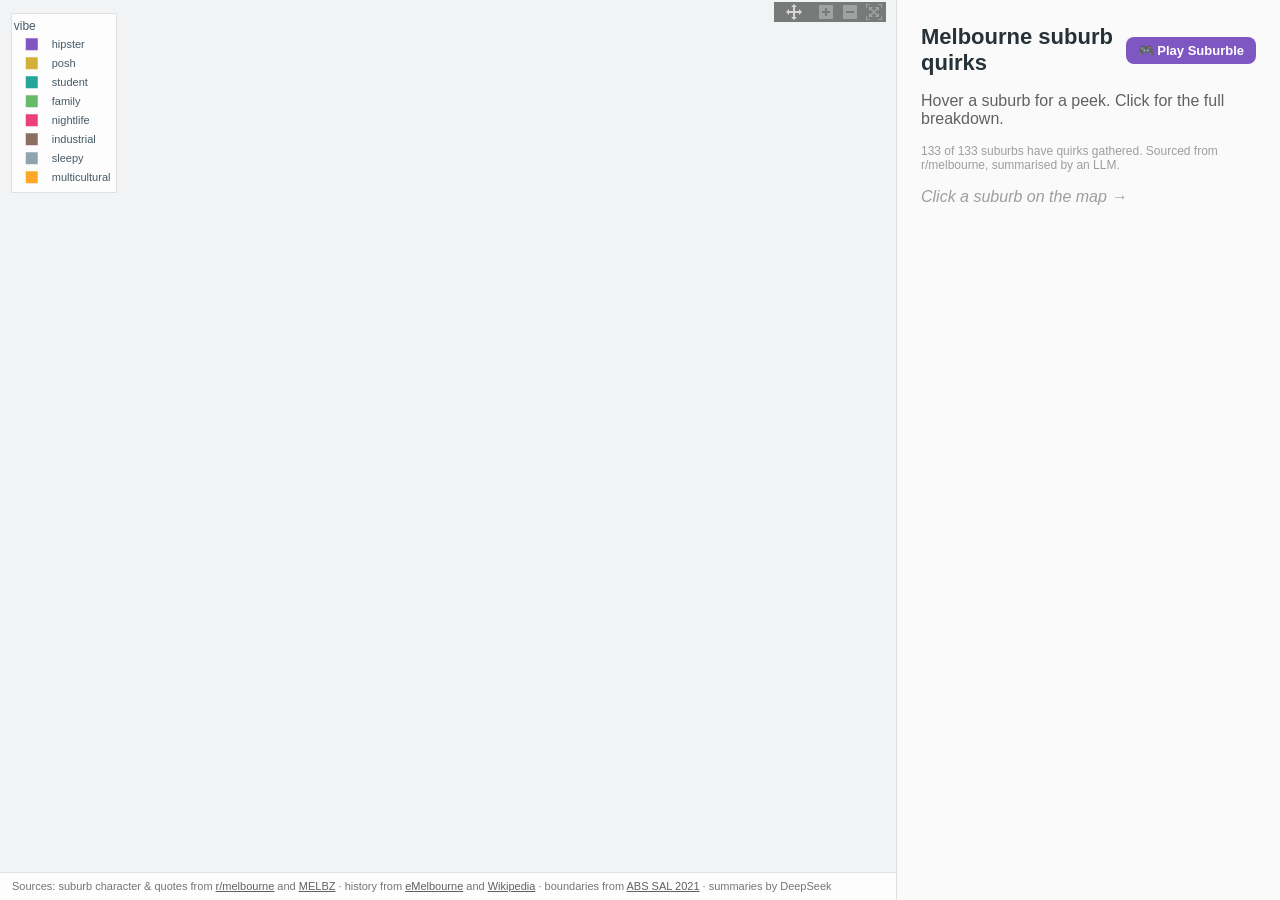
==== docs/index.html @ dcc7cc7c "feat(static): export Dash app as a static site for GitHub Pages Adds export_site.py which serialises" ====
<!DOCTYPE html>
<html lang="en">
<head>
<meta charset="utf-8">
<meta name="viewport" content="width=device-width, initial-scale=1">
<title>Melbourne Suburb Quirks</title>
<link rel="stylesheet" href="style.css">
<script src="https://cdn.plot.ly/plotly-2.35.2.min.js" charset="utf-8"></script>
</head>
<body>
<div class="app">
  <main class="map-wrap">
    <div id="map"></div>
    <footer class="map-footer">
      Sources: suburb character &amp; quotes from <a href="https://www.reddit.com/r/melbourne/" target="_blank" rel="noopener">r/melbourne</a> and <a href="https://melbz.com.au/" target="_blank" rel="noopener">MELBZ</a> &middot; history from <a href="https://www.emelbourne.net.au/" target="_blank" rel="noopener">eMelbourne</a> and <a href="https://en.wikipedia.org/" target="_blank" rel="noopener">Wikipedia</a> &middot; boundaries from <a href="https://www.abs.gov.au/statistics/standards/australian-statistical-geography-standard-asgs-edition-3" target="_blank" rel="noopener">ABS SAL 2021</a> &middot; summaries by DeepSeek
    </footer>
  </main>
  <aside class="side-panel">
    <div class="panel-head">
      <h2>Melbourne suburb quirks</h2>
      <a class="play-btn" href="play.html">🎮 Play Suburble</a>
    </div>
    <p class="hint">Hover a suburb for a peek. Click for the full breakdown.</p>
    <p class="stat" id="stat-line"></p>
    <div id="suburb-detail"><p class="empty">Click a suburb on the map →</p></div>
  </aside>
</div>
<script src="app.js"></script>
</body>
</html>
---- docs/style.css ----
/* Melbourne Suburb Quirks — static site styles (ported from the Dash app's inline styles) */

* { box-sizing: border-box; }

html, body {
  margin: 0;
  padding: 0;
  height: 100%;
  font-family: -apple-system, BlinkMacSystemFont, "Segoe UI", Roboto, sans-serif;
  color: #263238;
  background: #F2F3F4;
}

/* ---------- map page ---------- */

.app {
  display: flex;
  height: 100vh;
}

.map-wrap {
  flex: 1 1 70%;
  position: relative;
  min-width: 0;
}

#map { height: calc(100vh - 28px); }

.map-footer {
  position: absolute;
  bottom: 0; left: 0; right: 0;
  padding: 6px 12px;
  background: rgba(255, 255, 255, 0.85);
  font-size: 11px;
  color: #757575;
  border-top: 1px solid #E0E0E0;
  line-height: 1.4;
  z-index: 10;
}

.map-footer a { color: #616161; }

.side-panel {
  flex: 0 0 30%;
  min-width: 280px;
  padding: 24px;
  overflow-y: auto;
  background: #FAFAFA;
  border-left: 1px solid #E0E0E0;
}

.panel-head {
  display: flex;
  align-items: center;
  gap: 10px;
}

.panel-head h2 { margin: 0; font-size: 22px; }

.play-btn {
  color: white;
  background: #7E57C2;
  padding: 6px 12px;
  border-radius: 8px;
  text-decoration: none;
  font-size: 13px;
  font-weight: 600;
  white-space: nowrap;
  margin-left: auto;
}

.hint { color: #616161; }
.stat { color: #9E9E9E; font-size: 12px; margin-bottom: 16px; }
.empty { color: #9E9E9E; font-style: italic; }

#suburb-detail h3 { margin: 0 0 4px; font-size: 20px; }
#suburb-detail h3 .nickname { font-weight: 400; color: #757575; font-size: 16px; }
#suburb-detail h4 { text-transform: lowercase; margin: 16px 0 4px; font-size: 15px; }

.cat-chip {
  display: inline-block;
  padding: 2px 10px;
  border-radius: 12px;
  font-size: 12px;
  color: white;
  margin-bottom: 12px;
}

.card {
  padding: 12px;
  background: white;
  border-radius: 8px;
  border: 1px solid #E0E0E0;
}

.vibe { font-size: 15px; line-height: 1.5; }

/* mascot */
.mascot-card { margin-top: 16px; }
.mascot-img { width: 100%; border-radius: 8px; margin-bottom: 8px; background: white; }
.mascot-name { font-weight: 600; font-size: 16px; }
.mascot-tagline { font-style: italic; color: #616161; font-size: 13px; margin-bottom: 8px; }
.mascot-desc { font-size: 13px; line-height: 1.5; color: #424242; }

/* census */
#suburb-detail h4:first-child { margin-top: 0; }
.census-headline { font-weight: 600; font-size: 13.5px; color: #37474F; margin-bottom: 8px; }
.census-bits { font-size: 12px; color: #757575; margin-bottom: 10px; }
.census-sub {
  font-size: 11px; font-weight: 600; text-transform: uppercase;
  letter-spacing: 0.4px; color: #90A4AE; margin: 8px 0 2px;
}
.quirk-row { display: flex; align-items: center; padding: 3px 0; }
.flag { width: 20px; height: 15px; margin-right: 8px; vertical-align: middle; border-radius: 2px; box-shadow: 0 0 1px rgba(0,0,0,0.4); object-fit: cover; flex: 0 0 auto; }
.flag-slot { display: inline-block; }
.quirk-group { flex: 1 1 auto; font-size: 13px; color: #37474F; }
.quirk-lq { font-size: 12px; color: #9E9E9E; flex: 0 0 auto; }
.census-heritage { font-size: 12.5px; color: #546E7A; margin-top: 10px; }
.census-heritage .label { font-weight: 600; }
.census-emerging { font-size: 12px; color: #9E9E9E; margin-top: 6px; }
.census-emerging .italic { font-style: italic; }

/* tags */
.tag-chip {
  display: inline-block;
  padding: 3px 10px;
  margin: 3px 4px 3px 0;
  border-radius: 10px;
  background: #ECEFF1;
  color: #37474F;
  font-size: 13px;
}

/* lore */
.lore-list { font-size: 14px; line-height: 1.5; padding-left: 20px; }
.lore-list li { margin-bottom: 6px; }

/* history */
.history-body { font-size: 14px; line-height: 1.5; color: #37474F; margin: 0 0 4px; }
.history-attrs { font-size: 11px; color: #9E9E9E; font-style: italic; margin-bottom: 8px; }
.attr { margin-right: 4px; }
.attr-link { color: #9E9E9E; text-decoration: none; }

/* quotes */
.reddit-head {
  display: flex;
  align-items: center;
  font-size: 14px;
  font-weight: 600;
  margin-top: 18px;
  margin-bottom: 6px;
}
.reddit-head span { color: #757575; }
.reddit-head a { color: #FF4500; font-weight: 600; text-decoration: none; }
.reddit-logo { height: 18px; width: 18px; margin-right: 7px; }
.quote-top {
  border-left: 4px solid #FF4500;
  padding: 14px 18px;
  margin: 8px 0 12px 0;
  background: white;
  border-radius: 0 8px 8px 0;
  color: #212121;
  font-size: 16px;
  font-style: italic;
  line-height: 1.45;
  box-shadow: 0 1px 2px rgba(0, 0, 0, 0.04);
}
.quote {
  border-left: 3px solid #FFC4AB;
  padding-left: 12px;
  margin: 8px 0;
  color: #424242;
  font-size: 14px;
  font-style: italic;
}

/* ---------- Suburble ---------- */

.game {
  max-width: 560px;
  margin: 0 auto;
  padding: 28px 20px;
  font-family: -apple-system, BlinkMacSystemFont, "Segoe UI", Roboto, sans-serif;
}

.back-link { color: #7E57C2; text-decoration: none; font-size: 14px; }
.game h1 { margin: 8px 0 2px; font-size: 30px; }
.game .sub { color: #757575; margin-top: 0; font-size: 14px; }

#silhouette { margin: 8px 0; }

.guess-row { display: flex; gap: 8px; align-items: stretch; margin: 6px 0 16px; }
.guess-row input {
  flex: 1 1 auto;
  padding: 9px 12px;
  border: 1px solid #E0E0E0;
  border-radius: 8px;
  font-size: 14px;
  font-family: inherit;
}
.guess-row button {
  flex: 0 0 auto;
  padding: 0 18px;
  border: none;
  border-radius: 8px;
  background: #7E57C2;
  color: white;
  font-weight: 600;
  cursor: pointer;
  font-size: 14px;
  font-family: inherit;
}
.guess-row button:disabled, .guess-row input:disabled { opacity: 0.5; cursor: default; }

.guess-row-card {
  display: flex;
  align-items: center;
  gap: 8px;
  padding: 9px 12px;
  margin-bottom: 6px;
  background: white;
  border: 1px solid #E0E0E0;
  border-radius: 8px;
  font-size: 14px;
}
.guess-row-card.win { background: #E8F5E9; }
.g-suburb { flex: 1 1 auto; font-weight: 600; color: #37474F; }
.guess-row-card.win .g-suburb { color: #2E7D32; }
.g-km { flex: 0 0 70px; text-align: right; color: #616161; }
.g-arrow { flex: 0 0 34px; text-align: center; font-size: 16px; }
.g-prox { flex: 0 0 46px; text-align: right; font-weight: 600; color: #9E9E9E; }
.g-prox.hot { color: #2E7D32; }

.result-msg { font-weight: 700; font-size: 16px; margin-bottom: 8px; }
#share-btn {
  padding: 8px 16px;
  border: none;
  border-radius: 8px;
  background: #37474F;
  color: white;
  font-weight: 600;
  cursor: pointer;
  font-size: 14px;
  font-family: inherit;
}
#share-status { margin-left: 10px; color: #2E7D32; font-size: 13px; }
.grid-pre {
  background: #FAFAFA;
  padding: 10px;
  border-radius: 8px;
  margin-top: 10px;
  font-size: 13px;
  line-height: 1.3;
  border: 1px solid #E0E0E0;
  overflow-x: auto;
}

/* ---------- mobile ---------- */

@media (max-width: 900px) {
  .app { flex-direction: column; height: auto; min-height: 100vh; }
  .map-wrap { flex: none; height: 60vh; }
  #map { height: calc(60vh - 28px); }
  .side-panel { flex: none; border-left: none; border-top: 1px solid #E0E0E0; }
}
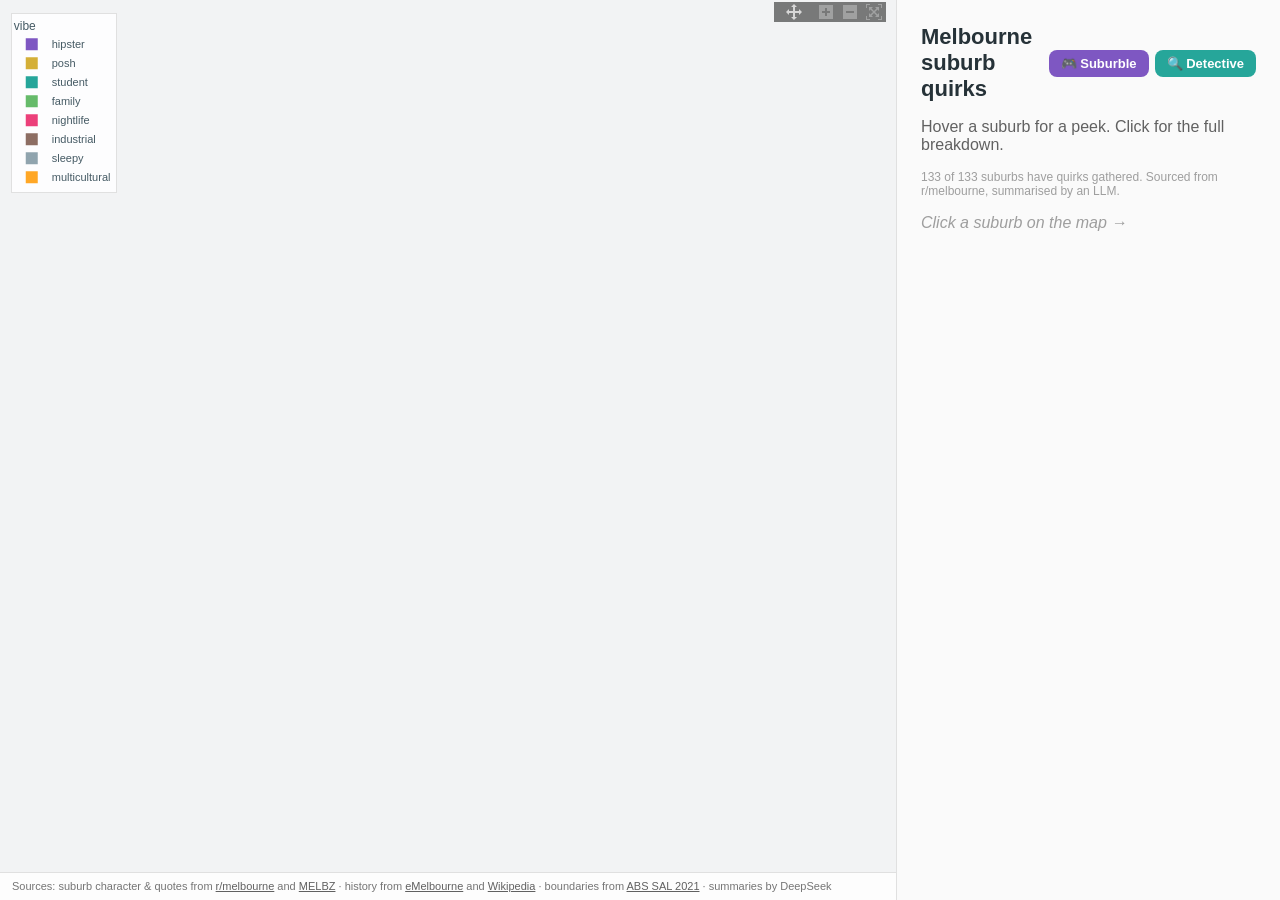
==== commit 5d3ffa62: "feat(trivia): add Suburb Detective trivia game with region filtering Five progressively-harder clues" ====
--- a/docs/index.html
+++ b/docs/index.html
@@ -18,7 +18,10 @@
   <aside class="side-panel">
     <div class="panel-head">
       <h2>Melbourne suburb quirks</h2>
-      <a class="play-btn" href="play.html">🎮 Play Suburble</a>
+      <div class="panel-nav">
+        <a class="play-btn" href="play.html">🎮 Suburble</a>
+        <a class="play-btn trivia" href="trivia.html">🔍 Detective</a>
+      </div>
     </div>
     <p class="hint">Hover a suburb for a peek. Click for the full breakdown.</p>
     <p class="stat" id="stat-line"></p>
--- a/docs/style.css
+++ b/docs/style.css
@@ -66,6 +66,14 @@
   font-size: 13px;
   font-weight: 600;
   white-space: nowrap;
+}
+.play-btn.trivia {
+  background: #26A69A;
+}
+
+.panel-nav {
+  display: flex;
+  gap: 6px;
   margin-left: auto;
 }
 
@@ -184,6 +192,7 @@
 }
 
 .back-link { color: #7E57C2; text-decoration: none; font-size: 14px; }
+.trivia-link { margin-left: 12px; color: #26A69A; }
 .game h1 { margin: 8px 0 2px; font-size: 30px; }
 .game .sub { color: #757575; margin-top: 0; font-size: 14px; }
 
@@ -263,3 +272,150 @@
   #map { height: calc(60vh - 28px); }
   .side-panel { flex: none; border-left: none; border-top: 1px solid #E0E0E0; }
 }
+
+/* ---------- trivia ---------- */
+
+.region-prompt { font-size: 15px; color: #616161; margin: 16px 0 12px; }
+
+.region-grid {
+  display: grid;
+  grid-template-columns: repeat(auto-fill, minmax(160px, 1fr));
+  gap: 10px;
+  margin-bottom: 20px;
+}
+
+.region-btn {
+  display: flex;
+  flex-direction: column;
+  align-items: center;
+  padding: 16px;
+  border: 1px solid #E0E0E0;
+  border-radius: 12px;
+  background: white;
+  cursor: pointer;
+  font-family: inherit;
+  transition: border-color 0.15s, box-shadow 0.15s;
+}
+.region-btn:hover {
+  border-color: #7E57C2;
+  box-shadow: 0 1px 4px rgba(126,87,194,0.15);
+}
+.region-name { font-size: 18px; font-weight: 600; color: #37474F; }
+.region-count { font-size: 13px; color: #9E9E9E; margin-top: 4px; }
+
+.round-label { font-weight: 700; font-size: 15px; color: #7E57C2; margin: 0 0 12px; }
+
+.clue-card {
+  display: flex;
+  gap: 10px;
+  padding: 12px 14px;
+  background: white;
+  border: 1px solid #E0E0E0;
+  border-radius: 8px;
+  margin-bottom: 8px;
+  font-size: 14px;
+  line-height: 1.5;
+  color: #37474F;
+  animation: clueIn 0.3s ease;
+}
+
+.clue-new {
+  border-color: #7E57C2;
+  background: #F3E5F5;
+}
+
+@keyframes clueIn {
+  from { opacity: 0; transform: translateY(-4px); }
+  to { opacity: 1; transform: none; }
+}
+
+.clue-num {
+  flex: 0 0 24px;
+  height: 24px;
+  display: flex;
+  align-items: center;
+  justify-content: center;
+  border-radius: 12px;
+  background: #7E57C2;
+  color: white;
+  font-size: 12px;
+  font-weight: 700;
+}
+
+.clue-text { flex: 1 1 auto; }
+
+#guess-area {
+  margin-top: 10px;
+}
+
+#reveal-btn {
+  width: 100%;
+  margin-top: 8px;
+  padding: 10px;
+  border: 1px dashed #7E57C2;
+  border-radius: 8px;
+  background: none;
+  color: #7E57C2;
+  font-weight: 600;
+  font-size: 13px;
+  font-family: inherit;
+  cursor: pointer;
+}
+#reveal-btn:hover { background: #F3E5F5; }
+#reveal-btn:disabled { opacity: 0.4; cursor: default; }
+
+.clue-cost {
+  font-size: 12px;
+  color: #BDBDBD;
+  text-align: center;
+  margin: 6px 0 0;
+}
+
+.feedback-correct {
+  font-size: 15px;
+  color: #2E7D32;
+  font-weight: 600;
+  margin-top: 12px;
+}
+.feedback-wrong {
+  font-size: 14px;
+  color: #C62828;
+  font-weight: 600;
+  margin-top: 12px;
+}
+
+#trophy { font-size: 28px; margin: 8px 0 4px; text-align: center; }
+#score-summary { font-size: 15px; color: #616161; text-align: center; margin-bottom: 16px; }
+
+.round-result {
+  display: flex;
+  justify-content: space-between;
+  padding: 8px 12px;
+  background: white;
+  border: 1px solid #E0E0E0;
+  border-radius: 8px;
+  margin-bottom: 4px;
+  font-size: 14px;
+}
+.rr-suburb { font-weight: 600; color: #37474F; }
+.rr-score { color: #7E57C2; font-weight: 600; }
+
+.result-actions {
+  display: flex;
+  gap: 8px;
+  margin-top: 12px;
+}
+
+.play-again {
+  flex: 1;
+  padding: 10px;
+  border: none;
+  border-radius: 8px;
+  background: #7E57C2;
+  color: white;
+  font-weight: 600;
+  font-size: 14px;
+  font-family: inherit;
+  cursor: pointer;
+}
+.play-again:hover { background: #6A1B9A; }
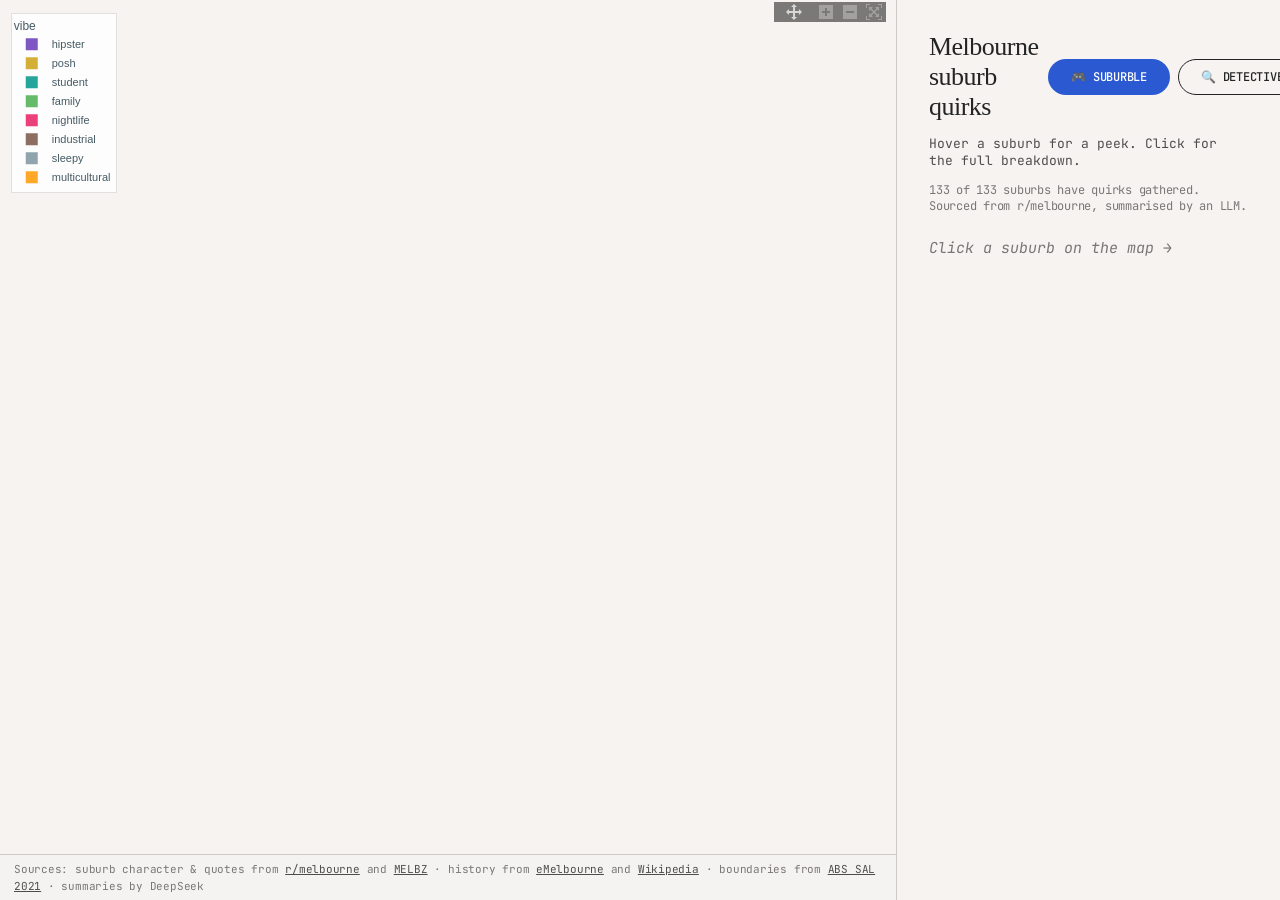
==== commit d8602477: "style: apply Monad design system across the static site Warm parchment canvas (#f6f3f1), Georgia ser" ====
--- a/docs/index.html
+++ b/docs/index.html
@@ -5,6 +5,9 @@
 <meta name="viewport" content="width=device-width, initial-scale=1">
 <title>Melbourne Suburb Quirks</title>
 <link rel="stylesheet" href="style.css">
+<link rel="preconnect" href="https://fonts.googleapis.com">
+<link rel="preconnect" href="https://fonts.gstatic.com" crossorigin>
+<link href="https://fonts.googleapis.com/css2?family=JetBrains+Mono:wght@400;500;600;700&display=swap" rel="stylesheet">
 <script src="https://cdn.plot.ly/plotly-2.35.2.min.js" charset="utf-8"></script>
 </head>
 <body>
@@ -20,7 +23,7 @@
       <h2>Melbourne suburb quirks</h2>
       <div class="panel-nav">
         <a class="play-btn" href="play.html">🎮 Suburble</a>
-        <a class="play-btn trivia" href="trivia.html">🔍 Detective</a>
+        <a class="play-btn ghost" href="trivia.html">🔍 Detective</a>
       </div>
     </div>
     <p class="hint">Hover a suburb for a peek. Click for the full breakdown.</p>
--- a/docs/style.css
+++ b/docs/style.css
@@ -1,4 +1,29 @@
-/* Melbourne Suburb Quirks — static site styles (ported from the Dash app's inline styles) */
+/* Melbourne Suburb Quirks — Monad design system
+ * Warm parchment canvas, editorial serif headlines (400), monospace body,
+ * single Lake Blue accent, pill shapes, hairline Ash borders, no shadows. */
+
+:root {
+  --color-parchment: #f6f3f1;
+  --color-lake-blue: #2b59d1;
+  --color-periwinkle-mist: #cfdaf5;
+  --color-sky-blue: #a0b5eb;
+  --color-mint: #a7fccd;
+  --color-coral: #ff9473;
+  --color-gold: #ecda98;
+  --color-off-black: #242424;
+  --color-ink: #000000;
+  --color-graphite: #4e4d4d;
+  --color-smoke: #797776;
+  --color-ash: #cecac8;
+
+  --font-mono: "JetBrains Mono", ui-monospace, SFMono-Regular, Menlo, Monaco, Consolas, monospace;
+  --font-serif: Georgia, "Times New Roman", Times, serif;
+
+  --radius-cards: 40px;
+  --radius-soft: 20px;
+  --radius-buttons: 100px;
+  --radius-tags: 9999px;
+}
 
 * { box-sizing: border-box; }
 
@@ -6,9 +31,11 @@
   margin: 0;
   padding: 0;
   height: 100%;
-  font-family: -apple-system, BlinkMacSystemFont, "Segoe UI", Roboto, sans-serif;
-  color: #263238;
-  background: #F2F3F4;
+  font-family: var(--font-mono);
+  font-size: 15px;
+  color: var(--color-off-black);
+  background: var(--color-parchment);
+  -webkit-font-smoothing: antialiased;
 }
 
 /* ---------- map page ---------- */
@@ -22,6 +49,7 @@
   flex: 1 1 70%;
   position: relative;
   min-width: 0;
+  background: var(--color-parchment);
 }
 
 #map { height: calc(100vh - 28px); }
@@ -29,24 +57,25 @@
 .map-footer {
   position: absolute;
   bottom: 0; left: 0; right: 0;
-  padding: 6px 12px;
-  background: rgba(255, 255, 255, 0.85);
+  padding: 6px 14px;
+  background: rgba(246, 243, 241, 0.92);
   font-size: 11px;
-  color: #757575;
-  border-top: 1px solid #E0E0E0;
-  line-height: 1.4;
+  letter-spacing: -0.02em;
+  color: var(--color-smoke);
+  border-top: 1px solid var(--color-ash);
+  line-height: 1.5;
   z-index: 10;
 }
 
-.map-footer a { color: #616161; }
+.map-footer a { color: var(--color-graphite); }
 
 .side-panel {
   flex: 0 0 30%;
   min-width: 280px;
-  padding: 24px;
+  padding: 32px;
   overflow-y: auto;
-  background: #FAFAFA;
-  border-left: 1px solid #E0E0E0;
+  background: var(--color-parchment);
+  border-left: 1px solid var(--color-ash);
 }
 
 .panel-head {
@@ -55,130 +84,171 @@
   gap: 10px;
 }
 
-.panel-head h2 { margin: 0; font-size: 22px; }
-
+.panel-head h2 {
+  margin: 0;
+  font-family: var(--font-serif);
+  font-weight: 400;
+  font-size: 26px;
+  letter-spacing: -0.02em;
+  color: var(--color-off-black);
+}
+
+.panel-nav {
+  display: flex;
+  gap: 8px;
+  margin-left: auto;
+}
+
+/* pill buttons — the container language of this system */
 .play-btn {
   color: white;
-  background: #7E57C2;
-  padding: 6px 12px;
-  border-radius: 8px;
+  background: var(--color-lake-blue);
+  padding: 9px 22px;
+  border-radius: var(--radius-buttons);
   text-decoration: none;
-  font-size: 13px;
-  font-weight: 600;
+  font-family: var(--font-mono);
+  font-size: 12px;
+  font-weight: 500;
+  letter-spacing: -0.02em;
+  text-transform: uppercase;
   white-space: nowrap;
-}
-.play-btn.trivia {
-  background: #26A69A;
-}
-
-.panel-nav {
-  display: flex;
-  gap: 6px;
-  margin-left: auto;
-}
-
-.hint { color: #616161; }
-.stat { color: #9E9E9E; font-size: 12px; margin-bottom: 16px; }
-.empty { color: #9E9E9E; font-style: italic; }
-
-#suburb-detail h3 { margin: 0 0 4px; font-size: 20px; }
-#suburb-detail h3 .nickname { font-weight: 400; color: #757575; font-size: 16px; }
-#suburb-detail h4 { text-transform: lowercase; margin: 16px 0 4px; font-size: 15px; }
+  border: 1px solid transparent;
+}
+
+.play-btn.ghost {
+  background: transparent;
+  color: var(--color-off-black);
+  border-color: var(--color-off-black);
+}
+
+.hint { color: var(--color-graphite); font-size: 13px; }
+.stat { color: var(--color-smoke); font-size: 12px; letter-spacing: -0.02em; margin-bottom: 24px; }
+.empty { color: var(--color-smoke); font-style: italic; }
+
+#suburb-detail h3 {
+  margin: 0 0 6px;
+  font-family: var(--font-serif);
+  font-weight: 400;
+  font-size: 28px;
+  letter-spacing: -0.02em;
+}
+#suburb-detail h3 .nickname { font-weight: 400; color: var(--color-smoke); font-size: 20px; }
+
+#suburb-detail h4 {
+  font-family: var(--font-serif);
+  font-weight: 400;
+  font-size: 18px;
+  letter-spacing: -0.02em;
+  margin: 28px 0 8px;
+  color: var(--color-off-black);
+}
+#suburb-detail h4:first-child { margin-top: 0; }
 
 .cat-chip {
   display: inline-block;
-  padding: 2px 10px;
-  border-radius: 12px;
-  font-size: 12px;
+  padding: 4px 18px;
+  border-radius: var(--radius-tags);
+  font-size: 11px;
+  font-weight: 500;
+  letter-spacing: 0.02em;
+  text-transform: uppercase;
   color: white;
-  margin-bottom: 12px;
+  margin-bottom: 16px;
 }
 
 .card {
-  padding: 12px;
-  background: white;
-  border-radius: 8px;
-  border: 1px solid #E0E0E0;
-}
-
-.vibe { font-size: 15px; line-height: 1.5; }
+  padding: 24px;
+  background: var(--color-parchment);
+  border-radius: var(--radius-soft);
+  border: 1px solid var(--color-ash);
+}
+
+.vibe {
+  font-size: 16px;
+  line-height: 1.55;
+  color: var(--color-graphite);
+  letter-spacing: -0.02em;
+}
 
 /* mascot */
-.mascot-card { margin-top: 16px; }
-.mascot-img { width: 100%; border-radius: 8px; margin-bottom: 8px; background: white; }
-.mascot-name { font-weight: 600; font-size: 16px; }
-.mascot-tagline { font-style: italic; color: #616161; font-size: 13px; margin-bottom: 8px; }
-.mascot-desc { font-size: 13px; line-height: 1.5; color: #424242; }
+.mascot-card { margin-top: 20px; padding: 24px; }
+.mascot-img { width: 100%; border-radius: var(--radius-soft); margin-bottom: 12px; background: var(--color-parchment); }
+.mascot-name { font-family: var(--font-serif); font-weight: 400; font-size: 22px; letter-spacing: -0.02em; }
+.mascot-tagline { font-style: italic; color: var(--color-smoke); font-size: 13px; margin-bottom: 8px; }
+.mascot-desc { font-size: 13px; line-height: 1.55; color: var(--color-graphite); letter-spacing: -0.02em; }
 
 /* census */
-#suburb-detail h4:first-child { margin-top: 0; }
-.census-headline { font-weight: 600; font-size: 13.5px; color: #37474F; margin-bottom: 8px; }
-.census-bits { font-size: 12px; color: #757575; margin-bottom: 10px; }
+.census-headline { font-weight: 600; font-size: 13px; color: var(--color-off-black); margin-bottom: 8px; }
+.census-bits { font-size: 12px; color: var(--color-smoke); margin-bottom: 12px; letter-spacing: -0.02em; }
 .census-sub {
-  font-size: 11px; font-weight: 600; text-transform: uppercase;
-  letter-spacing: 0.4px; color: #90A4AE; margin: 8px 0 2px;
+  font-size: 11px; font-weight: 500; text-transform: uppercase;
+  letter-spacing: 0.04em; color: var(--color-smoke); margin: 10px 0 4px;
 }
 .quirk-row { display: flex; align-items: center; padding: 3px 0; }
-.flag { width: 20px; height: 15px; margin-right: 8px; vertical-align: middle; border-radius: 2px; box-shadow: 0 0 1px rgba(0,0,0,0.4); object-fit: cover; flex: 0 0 auto; }
+.flag { width: 20px; height: 15px; margin-right: 8px; vertical-align: middle; border-radius: 2px; box-shadow: none; object-fit: cover; flex: 0 0 auto; }
 .flag-slot { display: inline-block; }
-.quirk-group { flex: 1 1 auto; font-size: 13px; color: #37474F; }
-.quirk-lq { font-size: 12px; color: #9E9E9E; flex: 0 0 auto; }
-.census-heritage { font-size: 12.5px; color: #546E7A; margin-top: 10px; }
+.quirk-group { flex: 1 1 auto; font-size: 13px; color: var(--color-graphite); }
+.quirk-lq { font-size: 12px; color: var(--color-smoke); flex: 0 0 auto; }
+.census-heritage { font-size: 12px; color: var(--color-graphite); margin-top: 12px; }
 .census-heritage .label { font-weight: 600; }
-.census-emerging { font-size: 12px; color: #9E9E9E; margin-top: 6px; }
+.census-emerging { font-size: 12px; color: var(--color-smoke); margin-top: 6px; }
 .census-emerging .italic { font-style: italic; }
 
-/* tags */
+/* tags — full pills, mono uppercase */
 .tag-chip {
   display: inline-block;
-  padding: 3px 10px;
-  margin: 3px 4px 3px 0;
-  border-radius: 10px;
-  background: #ECEFF1;
-  color: #37474F;
-  font-size: 13px;
+  padding: 5px 14px;
+  margin: 3px 5px 3px 0;
+  border-radius: var(--radius-tags);
+  background: var(--color-parchment);
+  border: 1px solid var(--color-ash);
+  color: var(--color-graphite);
+  font-size: 12px;
+  letter-spacing: -0.02em;
 }
 
 /* lore */
-.lore-list { font-size: 14px; line-height: 1.5; padding-left: 20px; }
+.lore-list { font-size: 14px; line-height: 1.55; padding-left: 22px; color: var(--color-graphite); }
 .lore-list li { margin-bottom: 6px; }
 
 /* history */
-.history-body { font-size: 14px; line-height: 1.5; color: #37474F; margin: 0 0 4px; }
-.history-attrs { font-size: 11px; color: #9E9E9E; font-style: italic; margin-bottom: 8px; }
+.history-body { font-size: 14px; line-height: 1.55; color: var(--color-graphite); margin: 0 0 4px; letter-spacing: -0.02em; }
+.history-attrs { font-size: 11px; color: var(--color-smoke); font-style: italic; margin-bottom: 8px; }
 .attr { margin-right: 4px; }
-.attr-link { color: #9E9E9E; text-decoration: none; }
+.attr-link { color: var(--color-smoke); text-decoration: none; }
+.attr-link:hover { text-decoration: underline; }
 
 /* quotes */
 .reddit-head {
   display: flex;
   align-items: center;
-  font-size: 14px;
-  font-weight: 600;
-  margin-top: 18px;
-  margin-bottom: 6px;
-}
-.reddit-head span { color: #757575; }
-.reddit-head a { color: #FF4500; font-weight: 600; text-decoration: none; }
-.reddit-logo { height: 18px; width: 18px; margin-right: 7px; }
+  font-size: 13px;
+  font-weight: 500;
+  letter-spacing: -0.02em;
+  text-transform: uppercase;
+  margin-top: 24px;
+  margin-bottom: 8px;
+}
+.reddit-head span { color: var(--color-smoke); }
+.reddit-head a { color: var(--color-off-black); text-decoration: none; }
+.reddit-logo { height: 16px; width: 16px; margin-right: 8px; }
 .quote-top {
-  border-left: 4px solid #FF4500;
-  padding: 14px 18px;
+  border-left: 2px solid var(--color-ash);
+  padding: 16px 20px;
   margin: 8px 0 12px 0;
-  background: white;
-  border-radius: 0 8px 8px 0;
-  color: #212121;
-  font-size: 16px;
+  background: var(--color-parchment);
+  border-radius: 0 var(--radius-soft) var(--radius-soft) 0;
+  color: var(--color-off-black);
+  font-size: 15px;
   font-style: italic;
-  line-height: 1.45;
-  box-shadow: 0 1px 2px rgba(0, 0, 0, 0.04);
+  line-height: 1.5;
 }
 .quote {
-  border-left: 3px solid #FFC4AB;
-  padding-left: 12px;
-  margin: 8px 0;
-  color: #424242;
-  font-size: 14px;
+  border-left: 2px solid var(--color-ash);
+  padding-left: 14px;
+  margin: 10px 0;
+  color: var(--color-graphite);
+  font-size: 13px;
   font-style: italic;
 }
 
@@ -187,81 +257,323 @@
 .game {
   max-width: 560px;
   margin: 0 auto;
-  padding: 28px 20px;
-  font-family: -apple-system, BlinkMacSystemFont, "Segoe UI", Roboto, sans-serif;
-}
-
-.back-link { color: #7E57C2; text-decoration: none; font-size: 14px; }
-.trivia-link { margin-left: 12px; color: #26A69A; }
-.game h1 { margin: 8px 0 2px; font-size: 30px; }
-.game .sub { color: #757575; margin-top: 0; font-size: 14px; }
+  padding: 40px 24px;
+  font-family: var(--font-mono);
+}
+
+.game-wide {
+  max-width: 980px;
+}
+
+.back-link {
+  color: var(--color-graphite);
+  text-decoration: none;
+  font-size: 13px;
+  letter-spacing: -0.02em;
+  text-transform: uppercase;
+}
+.back-link:hover { color: var(--color-off-black); }
+.trivia-link { margin-left: 16px; color: var(--color-graphite); }
+
+.game h1 {
+  font-family: var(--font-serif);
+  font-weight: 400;
+  font-size: 40px;
+  letter-spacing: -0.02em;
+  margin: 12px 0 4px;
+  color: var(--color-off-black);
+}
+
+.game .sub { color: var(--color-smoke); margin-top: 0; font-size: 14px; letter-spacing: -0.02em; }
 
 #silhouette { margin: 8px 0; }
 
-.guess-row { display: flex; gap: 8px; align-items: stretch; margin: 6px 0 16px; }
+.guess-row { display: flex; gap: 8px; align-items: stretch; margin: 8px 0 16px; }
 .guess-row input {
   flex: 1 1 auto;
-  padding: 9px 12px;
-  border: 1px solid #E0E0E0;
-  border-radius: 8px;
+  padding: 12px 18px;
+  border: 1px solid var(--color-ash);
+  border-radius: var(--radius-buttons);
+  background: var(--color-parchment);
   font-size: 14px;
-  font-family: inherit;
-}
+  font-family: var(--font-mono);
+  color: var(--color-off-black);
+}
+.guess-row input:focus { outline: none; border-color: var(--color-off-black); }
 .guess-row button {
   flex: 0 0 auto;
-  padding: 0 18px;
+  padding: 0 28px;
   border: none;
-  border-radius: 8px;
-  background: #7E57C2;
+  border-radius: var(--radius-buttons);
+  background: var(--color-lake-blue);
   color: white;
-  font-weight: 600;
+  font-weight: 500;
   cursor: pointer;
-  font-size: 14px;
-  font-family: inherit;
-}
-.guess-row button:disabled, .guess-row input:disabled { opacity: 0.5; cursor: default; }
+  font-size: 12px;
+  letter-spacing: -0.02em;
+  text-transform: uppercase;
+  font-family: var(--font-mono);
+}
+.guess-row button:disabled, .guess-row input:disabled { opacity: 0.45; cursor: default; }
 
 .guess-row-card {
   display: flex;
   align-items: center;
   gap: 8px;
-  padding: 9px 12px;
+  padding: 10px 16px;
+  margin-bottom: 8px;
+  background: var(--color-parchment);
+  border: 1px solid var(--color-ash);
+  border-radius: var(--radius-tags);
+  font-size: 14px;
+  letter-spacing: -0.02em;
+}
+.guess-row-card.win {
+  background: #d7fbe4;
+  border-color: var(--color-mint);
+}
+.g-suburb { flex: 1 1 auto; font-weight: 500; color: var(--color-off-black); }
+.guess-row-card.win .g-suburb { color: #1d6b3a; }
+.g-km { flex: 0 0 70px; text-align: right; color: var(--color-smoke); }
+.g-arrow { flex: 0 0 34px; text-align: center; font-size: 16px; }
+.g-prox { flex: 0 0 46px; text-align: right; font-weight: 600; color: var(--color-smoke); }
+.g-prox.hot { color: #1d6b3a; }
+
+.result-msg { font-weight: 500; font-size: 16px; margin-bottom: 10px; }
+#share-btn, .play-again {
+  padding: 11px 28px;
+  border: none;
+  border-radius: var(--radius-buttons);
+  background: var(--color-lake-blue);
+  color: white;
+  font-weight: 500;
+  cursor: pointer;
+  font-size: 12px;
+  letter-spacing: -0.02em;
+  text-transform: uppercase;
+  font-family: var(--font-mono);
+}
+#share-btn.ghost, .play-again.ghost {
+  background: transparent;
+  color: var(--color-off-black);
+  border: 1px solid var(--color-off-black);
+}
+#share-status { margin-left: 10px; color: #1d6b3a; font-size: 13px; }
+.grid-pre {
+  background: var(--color-parchment);
+  padding: 16px;
+  border-radius: var(--radius-soft);
+  margin-top: 12px;
+  font-size: 13px;
+  line-height: 1.4;
+  border: 1px solid var(--color-ash);
+  overflow-x: auto;
+  letter-spacing: -0.02em;
+}
+
+/* ---------- trivia ---------- */
+
+.region-prompt { font-size: 14px; color: var(--color-graphite); margin: 24px 0 16px; letter-spacing: -0.02em; }
+
+.region-grid {
+  display: grid;
+  grid-template-columns: repeat(auto-fill, minmax(170px, 1fr));
+  gap: 12px;
+  margin-bottom: 24px;
+}
+
+.region-btn {
+  display: flex;
+  flex-direction: column;
+  align-items: center;
+  gap: 6px;
+  padding: 24px 16px;
+  border: 1px solid var(--color-ash);
+  border-radius: var(--radius-cards);
+  background: var(--color-parchment);
+  cursor: pointer;
+  font-family: var(--font-mono);
+  transition: border-color 0.15s;
+}
+.region-btn:hover { border-color: var(--color-off-black); }
+.region-name { font-size: 16px; font-weight: 500; color: var(--color-off-black); letter-spacing: -0.02em; text-transform: uppercase; }
+.region-count { font-size: 12px; color: var(--color-smoke); }
+
+.round-label {
+  font-weight: 500;
+  font-size: 13px;
+  letter-spacing: 0.04em;
+  text-transform: uppercase;
+  color: var(--color-graphite);
+  margin: 0 0 16px;
+}
+
+.clue-card {
+  display: flex;
+  gap: 12px;
+  padding: 16px 18px;
+  background: var(--color-parchment);
+  border: 1px solid var(--color-ash);
+  border-radius: var(--radius-soft);
+  margin-bottom: 10px;
+  font-size: 14px;
+  line-height: 1.55;
+  color: var(--color-graphite);
+  letter-spacing: -0.02em;
+  animation: clueIn 0.3s ease;
+}
+
+.clue-new {
+  border-color: var(--color-off-black);
+  background: var(--color-periwinkle-mist);
+  color: var(--color-off-black);
+}
+
+@keyframes clueIn {
+  from { opacity: 0; transform: translateY(-4px); }
+  to { opacity: 1; transform: none; }
+}
+
+.clue-num {
+  flex: 0 0 26px;
+  height: 26px;
+  display: flex;
+  align-items: center;
+  justify-content: center;
+  border-radius: var(--radius-tags);
+  background: var(--color-off-black);
+  color: var(--color-parchment);
+  font-size: 12px;
+  font-weight: 500;
+}
+
+.clue-text { flex: 1 1 auto; }
+
+#guess-area {
+  margin-top: 12px;
+}
+
+.tiles-label {
+  font-size: 11px;
+  font-weight: 500;
+  color: var(--color-smoke);
+  text-transform: uppercase;
+  letter-spacing: 0.04em;
+  margin: 0 0 10px;
+}
+
+.tiles-grid {
+  display: grid;
+  grid-template-columns: repeat(auto-fill, minmax(130px, 1fr));
+  gap: 8px;
+  max-height: 250px;
+  overflow-y: auto;
+  padding: 2px;
+  margin-bottom: 14px;
+}
+
+.tile {
+  padding: 10px 14px;
+  border: 1px solid var(--color-ash);
+  border-radius: var(--radius-tags);
+  background: var(--color-parchment);
+  color: var(--color-graphite);
+  font-size: 12px;
+  font-weight: 500;
+  letter-spacing: -0.02em;
+  font-family: var(--font-mono);
+  cursor: pointer;
+  text-align: left;
+  transition: border-color 0.12s, background 0.12s, transform 0.05s;
+}
+.tile:hover { border-color: var(--color-off-black); background: var(--color-periwinkle-mist); }
+.tile:active { transform: scale(0.97); }
+.tile:disabled { cursor: default; opacity: 1; }
+
+.tile.tile-wrong {
+  background: #ffd9cc;
+  border-color: var(--color-coral);
+  color: #7a2d12;
+}
+.tile.tile-wrong:hover { background: #ffd9cc; border-color: var(--color-coral); }
+
+.tile.tile-correct {
+  background: #d7fbe4;
+  border-color: #4cc98a;
+  color: #1d6b3a;
+  font-weight: 600;
+}
+.tile.tile-correct:hover { background: #d7fbe4; border-color: #4cc98a; }
+
+#reveal-btn {
+  width: 100%;
+  margin-top: 4px;
+  padding: 13px;
+  border: 1px solid var(--color-off-black);
+  border-radius: var(--radius-buttons);
+  background: transparent;
+  color: var(--color-off-black);
+  font-weight: 500;
+  font-size: 12px;
+  letter-spacing: -0.02em;
+  text-transform: uppercase;
+  font-family: var(--font-mono);
+  cursor: pointer;
+}
+#reveal-btn:hover { background: var(--color-periwinkle-mist); }
+#reveal-btn:disabled { opacity: 0.4; cursor: default; }
+
+.clue-cost {
+  font-size: 12px;
+  color: var(--color-smoke);
+  text-align: center;
+  margin: 8px 0 0;
+  letter-spacing: -0.02em;
+}
+
+.feedback-correct {
+  font-size: 15px;
+  color: #1d6b3a;
+  font-weight: 500;
+  margin-top: 14px;
+  letter-spacing: -0.02em;
+}
+.feedback-wrong {
+  font-size: 14px;
+  color: #7a2d12;
+  font-weight: 500;
+  margin-top: 14px;
+  letter-spacing: -0.02em;
+}
+
+#trophy {
+  font-family: var(--font-serif);
+  font-weight: 400;
+  font-size: 32px;
+  letter-spacing: -0.02em;
+  margin: 8px 0 4px;
+  text-align: center;
+}
+#score-summary { font-size: 14px; color: var(--color-graphite); text-align: center; margin-bottom: 20px; letter-spacing: -0.02em; }
+
+.round-result {
+  display: flex;
+  justify-content: space-between;
+  padding: 12px 18px;
+  background: var(--color-parchment);
+  border: 1px solid var(--color-ash);
+  border-radius: var(--radius-tags);
   margin-bottom: 6px;
-  background: white;
-  border: 1px solid #E0E0E0;
-  border-radius: 8px;
-  font-size: 14px;
-}
-.guess-row-card.win { background: #E8F5E9; }
-.g-suburb { flex: 1 1 auto; font-weight: 600; color: #37474F; }
-.guess-row-card.win .g-suburb { color: #2E7D32; }
-.g-km { flex: 0 0 70px; text-align: right; color: #616161; }
-.g-arrow { flex: 0 0 34px; text-align: center; font-size: 16px; }
-.g-prox { flex: 0 0 46px; text-align: right; font-weight: 600; color: #9E9E9E; }
-.g-prox.hot { color: #2E7D32; }
-
-.result-msg { font-weight: 700; font-size: 16px; margin-bottom: 8px; }
-#share-btn {
-  padding: 8px 16px;
-  border: none;
-  border-radius: 8px;
-  background: #37474F;
-  color: white;
-  font-weight: 600;
-  cursor: pointer;
-  font-size: 14px;
-  font-family: inherit;
-}
-#share-status { margin-left: 10px; color: #2E7D32; font-size: 13px; }
-.grid-pre {
-  background: #FAFAFA;
-  padding: 10px;
-  border-radius: 8px;
-  margin-top: 10px;
   font-size: 13px;
-  line-height: 1.3;
-  border: 1px solid #E0E0E0;
-  overflow-x: auto;
+  letter-spacing: -0.02em;
+}
+.rr-suburb { font-weight: 500; color: var(--color-off-black); }
+.rr-score { color: var(--color-smoke); font-weight: 500; }
+
+.result-actions {
+  display: flex;
+  gap: 10px;
+  margin-top: 16px;
 }
 
 /* ---------- mobile ---------- */
@@ -270,152 +582,5 @@
   .app { flex-direction: column; height: auto; min-height: 100vh; }
   .map-wrap { flex: none; height: 60vh; }
   #map { height: calc(60vh - 28px); }
-  .side-panel { flex: none; border-left: none; border-top: 1px solid #E0E0E0; }
-}
-
-/* ---------- trivia ---------- */
-
-.region-prompt { font-size: 15px; color: #616161; margin: 16px 0 12px; }
-
-.region-grid {
-  display: grid;
-  grid-template-columns: repeat(auto-fill, minmax(160px, 1fr));
-  gap: 10px;
-  margin-bottom: 20px;
-}
-
-.region-btn {
-  display: flex;
-  flex-direction: column;
-  align-items: center;
-  padding: 16px;
-  border: 1px solid #E0E0E0;
-  border-radius: 12px;
-  background: white;
-  cursor: pointer;
-  font-family: inherit;
-  transition: border-color 0.15s, box-shadow 0.15s;
-}
-.region-btn:hover {
-  border-color: #7E57C2;
-  box-shadow: 0 1px 4px rgba(126,87,194,0.15);
-}
-.region-name { font-size: 18px; font-weight: 600; color: #37474F; }
-.region-count { font-size: 13px; color: #9E9E9E; margin-top: 4px; }
-
-.round-label { font-weight: 700; font-size: 15px; color: #7E57C2; margin: 0 0 12px; }
-
-.clue-card {
-  display: flex;
-  gap: 10px;
-  padding: 12px 14px;
-  background: white;
-  border: 1px solid #E0E0E0;
-  border-radius: 8px;
-  margin-bottom: 8px;
-  font-size: 14px;
-  line-height: 1.5;
-  color: #37474F;
-  animation: clueIn 0.3s ease;
-}
-
-.clue-new {
-  border-color: #7E57C2;
-  background: #F3E5F5;
-}
-
-@keyframes clueIn {
-  from { opacity: 0; transform: translateY(-4px); }
-  to { opacity: 1; transform: none; }
-}
-
-.clue-num {
-  flex: 0 0 24px;
-  height: 24px;
-  display: flex;
-  align-items: center;
-  justify-content: center;
-  border-radius: 12px;
-  background: #7E57C2;
-  color: white;
-  font-size: 12px;
-  font-weight: 700;
-}
-
-.clue-text { flex: 1 1 auto; }
-
-#guess-area {
-  margin-top: 10px;
-}
-
-#reveal-btn {
-  width: 100%;
-  margin-top: 8px;
-  padding: 10px;
-  border: 1px dashed #7E57C2;
-  border-radius: 8px;
-  background: none;
-  color: #7E57C2;
-  font-weight: 600;
-  font-size: 13px;
-  font-family: inherit;
-  cursor: pointer;
-}
-#reveal-btn:hover { background: #F3E5F5; }
-#reveal-btn:disabled { opacity: 0.4; cursor: default; }
-
-.clue-cost {
-  font-size: 12px;
-  color: #BDBDBD;
-  text-align: center;
-  margin: 6px 0 0;
-}
-
-.feedback-correct {
-  font-size: 15px;
-  color: #2E7D32;
-  font-weight: 600;
-  margin-top: 12px;
-}
-.feedback-wrong {
-  font-size: 14px;
-  color: #C62828;
-  font-weight: 600;
-  margin-top: 12px;
-}
-
-#trophy { font-size: 28px; margin: 8px 0 4px; text-align: center; }
-#score-summary { font-size: 15px; color: #616161; text-align: center; margin-bottom: 16px; }
-
-.round-result {
-  display: flex;
-  justify-content: space-between;
-  padding: 8px 12px;
-  background: white;
-  border: 1px solid #E0E0E0;
-  border-radius: 8px;
-  margin-bottom: 4px;
-  font-size: 14px;
-}
-.rr-suburb { font-weight: 600; color: #37474F; }
-.rr-score { color: #7E57C2; font-weight: 600; }
-
-.result-actions {
-  display: flex;
-  gap: 8px;
-  margin-top: 12px;
-}
-
-.play-again {
-  flex: 1;
-  padding: 10px;
-  border: none;
-  border-radius: 8px;
-  background: #7E57C2;
-  color: white;
-  font-weight: 600;
-  font-size: 14px;
-  font-family: inherit;
-  cursor: pointer;
-}
-.play-again:hover { background: #6A1B9A; }
+  .side-panel { flex: none; border-left: none; border-top: 1px solid var(--color-ash); }
+}
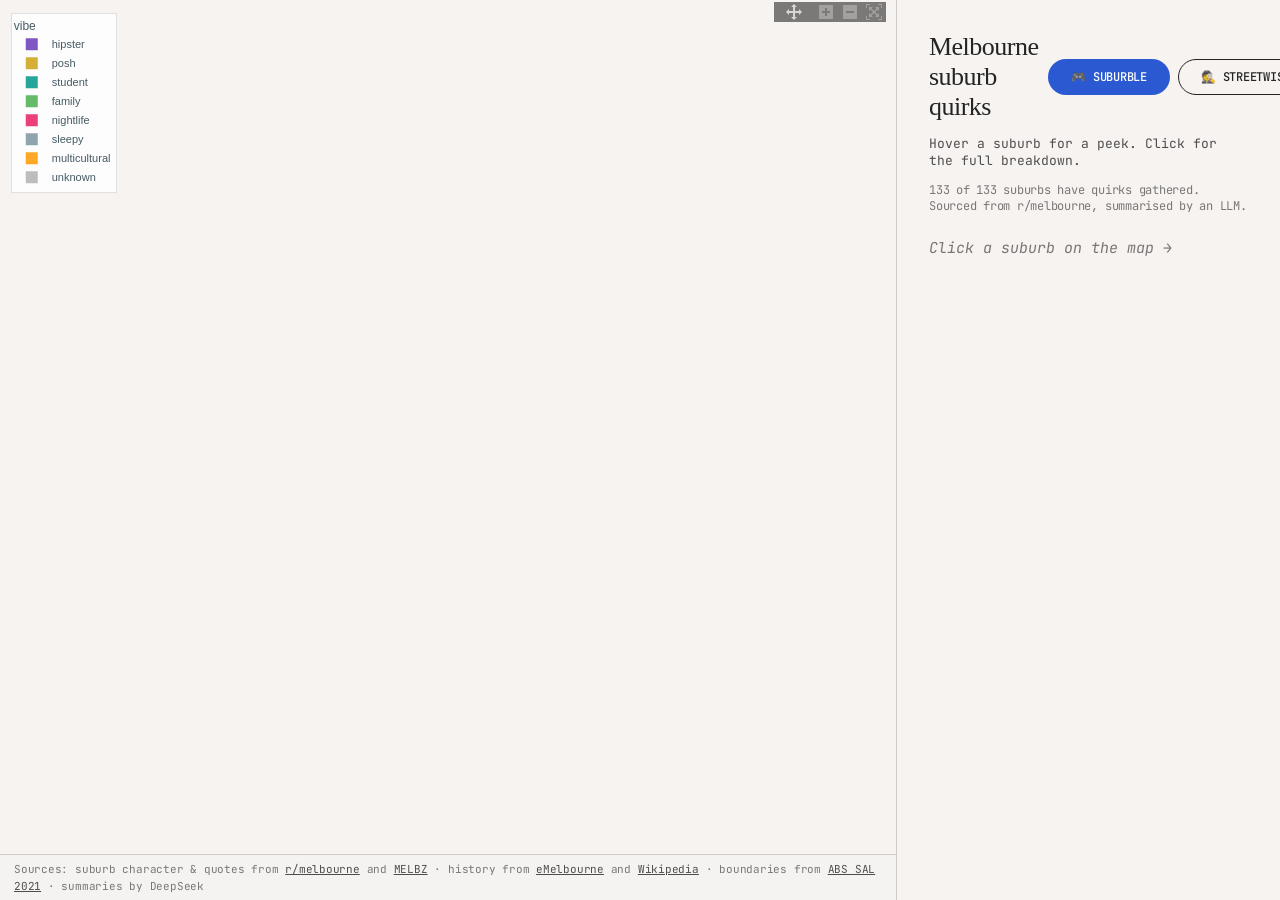
==== commit 91d0f895: "feat(streets): add Streetwise street-theme game 1 suburb per game, 5 rounds. Each round shows a clue" ====
--- a/docs/index.html
+++ b/docs/index.html
@@ -23,6 +23,7 @@
       <h2>Melbourne suburb quirks</h2>
       <div class="panel-nav">
         <a class="play-btn" href="play.html">🎮 Suburble</a>
+        <a class="play-btn ghost" href="streets.html">🕵️ Streetwise</a>
         <a class="play-btn ghost" href="trivia.html">🔍 Detective</a>
       </div>
     </div>
--- a/docs/style.css
+++ b/docs/style.css
@@ -399,6 +399,65 @@
 .region-name { font-size: 16px; font-weight: 500; color: var(--color-off-black); letter-spacing: -0.02em; text-transform: uppercase; }
 .region-count { font-size: 12px; color: var(--color-smoke); }
 
+.city-card {
+  width: 100%;
+  margin-bottom: 16px;
+  background: var(--color-periwinkle-mist);
+  border-color: var(--color-ash);
+}
+.city-card:hover { border-color: var(--color-off-black); }
+.city-card .region-name { font-size: 18px; }
+
+.city-fact-card {
+  padding: 28px 24px;
+  background: var(--color-periwinkle-mist);
+  border: 1px solid var(--color-off-black);
+  border-radius: var(--radius-soft);
+  font-size: 18px;
+  line-height: 1.5;
+  color: var(--color-off-black);
+  letter-spacing: -0.02em;
+  margin-bottom: 14px;
+  min-height: 90px;
+}
+
+.tf-row {
+  display: flex;
+  gap: 10px;
+}
+
+.tf-btn {
+  flex: 1;
+  padding: 16px;
+  border-radius: var(--radius-buttons);
+  font-family: var(--font-mono);
+  font-size: 14px;
+  font-weight: 600;
+  letter-spacing: 0.04em;
+  cursor: pointer;
+  border: 1px solid transparent;
+}
+.tf-true {
+  background: #d7fbe4;
+  border-color: #4cc98a;
+  color: #1d6b3a;
+}
+.tf-true:hover { background: #c2f5d6; }
+.tf-false {
+  background: #ffd9cc;
+  border-color: var(--color-coral);
+  color: #7a2d12;
+}
+.tf-false:hover { background: #ffc9b5; }
+.tf-btn:disabled { opacity: 0.5; cursor: default; }
+
+.city-progress {
+  font-size: 12px;
+  color: var(--color-smoke);
+  margin-top: 10px;
+  letter-spacing: -0.02em;
+}
+
 .round-label {
   font-weight: 500;
   font-size: 13px;
@@ -584,3 +643,175 @@
   #map { height: calc(60vh - 28px); }
   .side-panel { flex: none; border-left: none; border-top: 1px solid var(--color-ash); }
 }
+
+/* ---------- Streetwise ---------- */
+
+.streetwise-bg {
+  margin: 14px 0 18px;
+  padding: 14px 18px;
+  background: #e0f2f1;
+  border: 1px solid #b2dfdb;
+  border-radius: var(--radius-soft);
+}
+.streetwise-bg-text {
+  margin: 0;
+  color: #00695c;
+  font-size: 14px;
+  line-height: 1.5;
+}
+
+.street-intro {
+  color: var(--color-smoke);
+  font-size: 13px;
+  margin: 0 0 10px;
+}
+
+.street-options {
+  margin: 14px 0 4px;
+}
+.street-opt {
+  display: block;
+  width: 100%;
+  margin-bottom: 8px;
+  padding: 12px 16px;
+  background: var(--color-parchment);
+  border: 1px solid var(--color-ash);
+  border-radius: var(--radius-buttons);
+  font-family: var(--font-mono);
+  font-size: 15px;
+  color: var(--color-off-black);
+  cursor: pointer;
+  text-align: left;
+  letter-spacing: -0.01em;
+}
+.street-opt:hover:not(:disabled) {
+  border-color: var(--color-off-black);
+  background: var(--color-periwinkle-mist);
+}
+.street-opt:active:not(:disabled) { transform: scale(0.99); }
+.street-opt:disabled { opacity: 0.5; cursor: default; }
+
+.hint-row {
+  margin-top: 10px;
+  display: flex;
+  align-items: center;
+  gap: 10px;
+}
+.hint-btn {
+  padding: 8px 16px;
+  background: var(--color-gold);
+  border: 1px solid #d8c47e;
+  border-radius: var(--radius-buttons);
+  font-family: var(--font-mono);
+  font-size: 13px;
+  font-weight: 500;
+  color: #6b5b1e;
+  cursor: pointer;
+}
+.hint-btn:hover { border-color: var(--color-off-black); }
+.hint-value {
+  font-size: 12px;
+  color: var(--color-smoke);
+}
+.hint-tidbit {
+  margin-top: 10px;
+  padding: 10px 14px;
+  background: #fff8e1;
+  border: 1px solid #ffe082;
+  border-radius: var(--radius-soft);
+  font-size: 14px;
+  font-style: italic;
+  color: #795548;
+}
+
+.fb { margin-top: 12px; font-size: 15px; font-weight: 500; }
+.fb-correct { color: #1d6b3a; }
+.fb-wrong { color: #c0392b; }
+.fb-hint { color: #b15c00; }
+
+.street-card {
+  margin-top: 12px;
+  padding: 10px 14px;
+  background: #f0f9e8;
+  border: 1px solid #d3e8bd;
+  border-radius: var(--radius-soft);
+}
+.street-name {
+  font-weight: 600;
+  font-size: 15px;
+  color: #00695c;
+}
+.street-namesake {
+  font-size: 12.5px;
+  color: var(--color-smoke);
+}
+.street-card-full { margin-top: 14px; padding: 14px 16px; }
+.street-explainer {
+  font-size: 13.5px;
+  line-height: 1.55;
+  color: var(--color-graphite);
+  margin: 8px 0 0;
+}
+
+.next-btn {
+  margin-top: 14px;
+  padding: 10px 22px;
+  background: var(--color-off-black);
+  color: white;
+  border: none;
+  border-radius: var(--radius-buttons);
+  font-family: var(--font-mono);
+  font-size: 14px;
+  font-weight: 500;
+  cursor: pointer;
+}
+.next-btn:hover { background: var(--color-graphite); }
+
+.finale-title {
+  font-family: var(--font-serif);
+  font-weight: 400;
+  font-size: 32px;
+  color: #1d6b3a;
+  margin: 4px 0 6px;
+}
+.finale-reveal {
+  font-style: italic;
+  font-size: 16px;
+  margin: 0 0 14px;
+}
+.streetwise-vibe {
+  font-size: 14px;
+  line-height: 1.5;
+  margin: 10px 0;
+}
+.streetwise-mascot {
+  margin: 12px 0;
+  padding: 12px 14px;
+  background: var(--color-parchment);
+  border: 1px solid var(--color-ash);
+  border-radius: var(--radius-soft);
+}
+.streetwise-mascot .mascot-name { font-weight: 600; font-size: 15px; }
+.streetwise-mascot .mascot-tagline {
+  font-style: italic;
+  font-size: 13px;
+  color: var(--color-smoke);
+}
+.streetwise-mascot .mascot-desc {
+  font-size: 13px;
+  line-height: 1.5;
+  margin: 6px 0 0;
+}
+.street-cards-label {
+  font-size: 11px;
+  font-weight: 500;
+  color: var(--color-smoke);
+  text-transform: uppercase;
+  letter-spacing: 0.04em;
+  margin: 16px 0 8px;
+}
+.finale-score {
+  font-weight: 600;
+  font-size: 15px;
+  margin: 14px 0 4px;
+}
